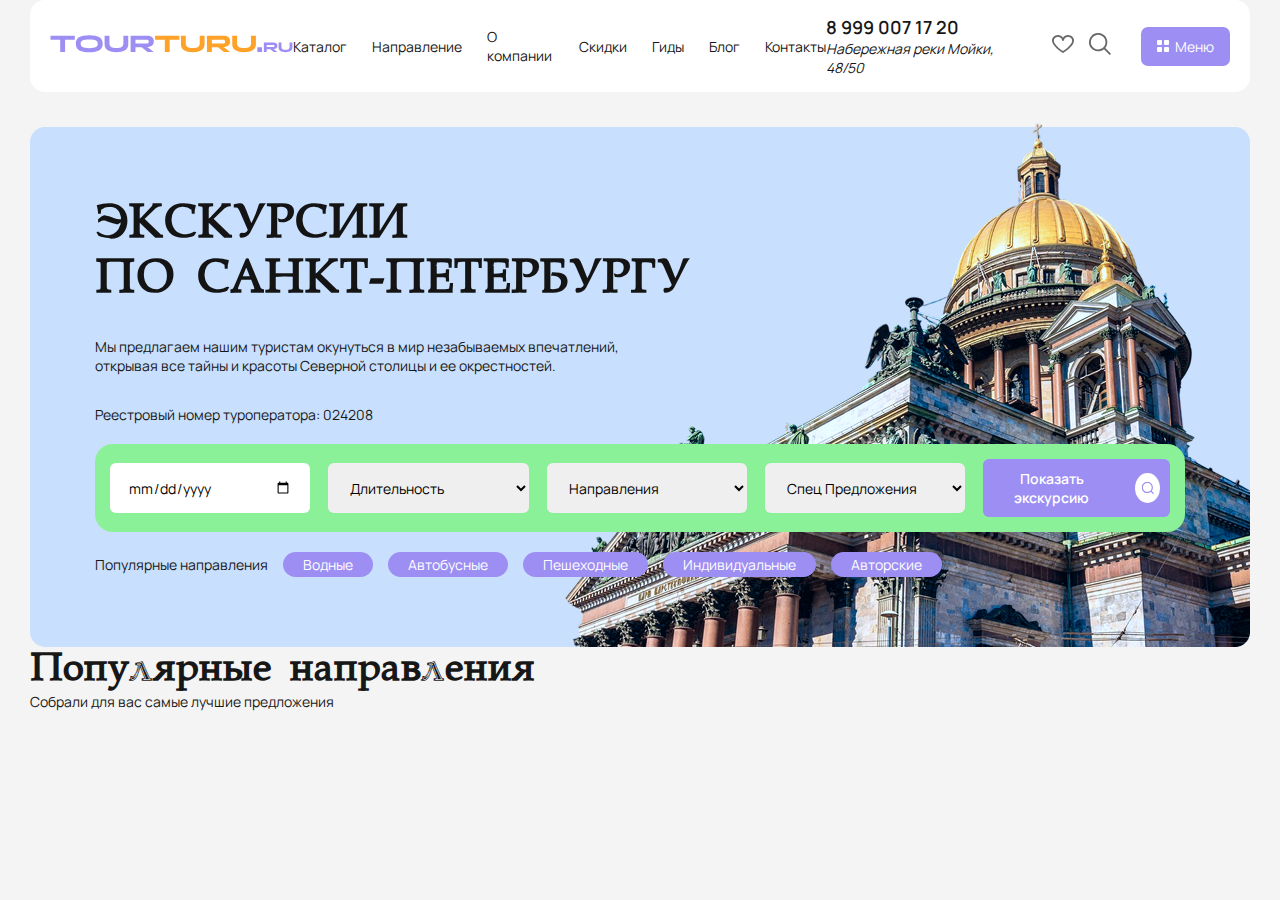
==== index.html @ fdedde66 "new files" ====
<!DOCTYPE html>
<html lang="en">
<head>
    <meta charset="UTF-8">
    <meta name="viewport" content="width=device-width, initial-scale=1.0">
    <link rel="stylesheet" href="./assets/fonts/manrope/stylesheet.css">
    <link rel="stylesheet" href="./assets/fonts/palatino/stylesheet.css">
    <link rel="stylesheet" href="./assets/fonts/palatino1/palatino.css">
    <link rel="stylesheet" href="./assets/css/style.css">
    <title>HTML - TourTuru</title>
</head>
<body>
    <div class="mainWrapper">
        <div class="container">
            <div class="topPanel">
                <a href="/" class="logo"><img src="./assets/img/logo.svg" alt=""></a>
                <nav class="navigation">
                    <ul class="menu">
                        <li>
                            <a href="#">Каталог</a>
                            <ul class="dropmenu">
                                <li><a href="#">Автобусные</a></li>
                                <li><a href="#">Водные</a></li>
                                <li><a href="#">Пешеходные</a></li>
                                <li><a href="#">Индивидуальные</a></li>
                                <li><a href="#">Ночные</a></li>
                                <li><a href="#">Семейный отдых</a></li>
                                <li><a href="#">Петропавловская крепость</a></li>
                                <li><a href="#">Атмосферные места</a></li>
                            </ul>
                        </li>
                        <li><a href="#">Направление</a></li>
                        <li><a href="#">О компании</a></li>
                        <li><a href="#">Скидки</a></li>
                        <li><a href="#">Гиды</a></li>
                        <li><a href="#">Блог</a></li>
                        <li><a href="#">Контакты</a></li>
                    </ul>
                </nav>
                <div class="contacts">
                    <a href="tel:89110002211" class="phone">8 999 007 17 20</a>
                    <address class="address">Набережная реки Мойки, 48/50</address>
                </div>
                <div class="info">
                    <a href="#" class="favorites"><img src="./assets/img/favorite.svg" alt="favorite"></a>
                    <span class="fearchBth"><img src="./assets/img/search.svg" alt="search"></span>
                </div>
                <div class="burgerMenu color-1">
                    <div class="burderIcon"><span></span><span></span><span></span><span></span></div>
                    Меню
                </div>
            </div>
            <div class="mainBanner">
                <div class="image"><img src="./assets/img/banner.png" alt=""></div>
                <div class="mainBannerContent">
                    <h1 class="mainTitle">Экскурсии <br> ПО Санкт-ПетербургУ</h1>
                    <p class="desc">
                        Мы предлагаем нашим туристам окунуться в мир незабываемых впечатлений, открывая все тайны и красоты Северной столицы и ее окрестностей.
                    </p>
                    <span class="smallText">Реестровый номер туроператора: 024208</span>
                    <form class="formSerchTour">
                        <div class="wrap">
                            <input type="date" class="input" placeholder="Дата">
                            <select class="select">
                                <option>Длительность</option>
                                <option value="Любая">Любая</option>
                                <option value="до 3-ч часов">до 3-ч часов</option>
                                <option value="3-5 часов">3-5 часов</option>
                                <option value="более 5 часов">более 5 часов</option>
                            </select>
                            <select class="select">
                                <option>Направления</option>
                                <option value="Любая">Любая</option>
                                <option value="до 3-ч часов">до 3-ч часов</option>
                                <option value="3-5 часов">3-5 часов</option>
                                <option value="более 5 часов">более 5 часов</option>
                            </select>
                            <select class="select">
                                <option>Спец Предложения</option>
                                <option value="Любая">Любая</option>
                                <option value="до 3-ч часов">до 3-ч часов</option>
                                <option value="3-5 часов">3-5 часов</option>
                                <option value="более 5 часов">более 5 часов</option>
                            </select>
                            <button class="btn searchBtnTour">
                                Показать экскурсию
                                <span class="icon"><img src="./assets/img/search-purple.svg" alt=""></span>
                            </button>
                        </div>
                        <div class="wrapCheckbox">
                            <span class="labelCkeckbox">Популярные направления</span>
                            <label class="checkboxLabel ">
                                <input type="checkbox" name=""><span class="bg-1">Водные</span>
                            </label>
                            <label class="checkboxLabel">
                                <input type="checkbox" name=""><span class="bg-1">Автобусные</span>
                            </label>
                            <label class="checkboxLabel">
                                <input type="checkbox" name=""><span class="bg-1">Пешеходные</span>
                            </label>
                            <label class="checkboxLabel">
                                <input type="checkbox" name=""><span class="bg-1">Индивидуальные</span>
                            </label>
                            <label class="checkboxLabel">
                                <input type="checkbox" name=""><span class="bg-1">Авторские</span>
                            </label>
                        </div>
                    </form>
                </div>
            </div>
            <main class="mainContent">
                <section class="section popular">
                    <h2 class="sectionTitle">Популярные направления</h2>
                    <p class="sectionDesc">Собрали для вас самые лучшие предложения</p>
                </section>
            </main>
        </div>
    </div>
</body>
</html>
---- assets/fonts/manrope/stylesheet.css ----
@font-face {
    font-family: 'Manrope';
    src: url('Manrope-ExtraBold.eot');
    src: url('Manrope-ExtraBold.eot?#iefix') format('embedded-opentype'),
        url('Manrope-ExtraBold.woff2') format('woff2'),
        url('Manrope-ExtraBold.woff') format('woff'),
        url('Manrope-ExtraBold.ttf') format('truetype'),
        url('Manrope-ExtraBold.svg#Manrope-ExtraBold') format('svg');
    font-weight: bold;
    font-style: normal;
    font-display: swap;
}

@font-face {
    font-family: 'Manrope';
    src: url('Manrope-SemiBold.eot');
    src: url('Manrope-SemiBold.eot?#iefix') format('embedded-opentype'),
        url('Manrope-SemiBold.woff2') format('woff2'),
        url('Manrope-SemiBold.woff') format('woff'),
        url('Manrope-SemiBold.ttf') format('truetype'),
        url('Manrope-SemiBold.svg#Manrope-SemiBold') format('svg');
    font-weight: 600;
    font-style: normal;
    font-display: swap;
}

@font-face {
    font-family: 'Manrope';
    src: url('Manrope-Regular.eot');
    src: url('Manrope-Regular.eot?#iefix') format('embedded-opentype'),
        url('Manrope-Regular.woff2') format('woff2'),
        url('Manrope-Regular.woff') format('woff'),
        url('Manrope-Regular.ttf') format('truetype'),
        url('Manrope-Regular.svg#Manrope-Regular') format('svg');
    font-weight: normal;
    font-style: normal;
    font-display: swap;
}

@font-face {
    font-family: 'Manrope';
    src: url('Manrope-Light.eot');
    src: url('Manrope-Light.eot?#iefix') format('embedded-opentype'),
        url('Manrope-Light.woff2') format('woff2'),
        url('Manrope-Light.woff') format('woff'),
        url('Manrope-Light.ttf') format('truetype'),
        url('Manrope-Light.svg#Manrope-Light') format('svg');
    font-weight: 300;
    font-style: normal;
    font-display: swap;
}

@font-face {
    font-family: 'Manrope';
    src: url('Manrope-Bold.eot');
    src: url('Manrope-Bold.eot?#iefix') format('embedded-opentype'),
        url('Manrope-Bold.woff2') format('woff2'),
        url('Manrope-Bold.woff') format('woff'),
        url('Manrope-Bold.ttf') format('truetype'),
        url('Manrope-Bold.svg#Manrope-Bold') format('svg');
    font-weight: bold;
    font-style: normal;
    font-display: swap;
}

@font-face {
    font-family: 'Manrope';
    src: url('Manrope-ExtraLight.eot');
    src: url('Manrope-ExtraLight.eot?#iefix') format('embedded-opentype'),
        url('Manrope-ExtraLight.woff2') format('woff2'),
        url('Manrope-ExtraLight.woff') format('woff'),
        url('Manrope-ExtraLight.ttf') format('truetype'),
        url('Manrope-ExtraLight.svg#Manrope-ExtraLight') format('svg');
    font-weight: 200;
    font-style: normal;
    font-display: swap;
}

@font-face {
    font-family: 'Manrope';
    src: url('Manrope-Medium.eot');
    src: url('Manrope-Medium.eot?#iefix') format('embedded-opentype'),
        url('Manrope-Medium.woff2') format('woff2'),
        url('Manrope-Medium.woff') format('woff'),
        url('Manrope-Medium.ttf') format('truetype'),
        url('Manrope-Medium.svg#Manrope-Medium') format('svg');
    font-weight: 500;
    font-style: normal;
    font-display: swap;
}
---- assets/fonts/palatino1/palatino.css ----
@font-face {
	font-family: 'Palatino';
	src: url('./fonts/palatino.eot'); /* IE 9 Compatibility Mode */
	src: url('./fonts/palatino.eot?#iefix') format('embedded-opentype'), /* IE < 9 */
		url('./fonts/palatino.woff2') format('woff2'), /* Super Modern Browsers */
		url('./fonts/palatino.woff') format('woff'), /* Firefox >= 3.6, any other modern browser */
		url('./fonts/palatino.ttf') format('truetype'), /* Safari, Android, iOS */
		url('./fonts/palatino.svg#palatino') format('svg'); /* Chrome < 4, Legacy iOS */
}
---- assets/css/style.css ----
:root {
    --font-title: 'Palatino';
    --font-main: 'Manrope';

    --fs-h1: 55px;
    --fs-h2: 45px;
    --fs-h3: 40px;
    --fs-1: 14px;
    --fs-2: 16px;
    --fs-3: 18px;
    --fs-4: 30px;

    --color-bg: #F4F4F4;
    --color-text: #171717;
    --color-light: #C8DFFE;
    --color-grey: #EBEBEB;
    --color-1: #9D8EF3;
    --color-2: #63D69D;
    --color-3: #1D3748;
    --color-4: #99FFA7;
    --color-5: #FFA662;
    --color-6: #8BF199;

    --hover-1: ##7968D8;

    --br-1: 5px;
    --br-2: 7px;
    --br-3: 15px;
    --br-4: 18px;
}

* {
    margin: 0;
    padding: 0;
    box-sizing: border-box;
}

body {
    font-family: var(--font-main);
    font-size: var(--fs-1);
    background: var(--color-bg);
    color: var(--color-text);
}

h1,h2,h3,h4,h5,h6 {
    font-family: var(--font-title);
}

h1 {    
    font-size: var(--fs-h1);
}
h2 {
    font-size: var(--fs-h2);
}
h3 {
    font-size: var(--fs-h3);
}

ul, ol {
    list-style: none;
}

a {
    color: var(--color-text);
    text-decoration: none;
}
button, input,select {
    font-family: var(--font-main);
    font-size: var(--fs-1);
}

.container {
    max-width: 1500px;
    padding: 0 30px;
    margin: 0 auto;
}

.bg-1 {
    background: var(--color-1);
    color: #ffffff;
}

.bg-2 {
    background: var(--color-2);
}

.bg-3 {
    background: var(--color-3);
}

.bg-4 {
    background: var(--color-4);
}

.bg-5 {
    background: var(--color-5);
}

.btn {
    background: var(--color-1);
    color: #ffffff;
    border: 0;
    cursor: pointer;
}

.active {
    background: var(--color-5);
}

/* Top panel */
.topPanel {
    background: #fff;
    border-radius: var(--br-3);
    padding: 15px 20px;
}
.topPanel,
.menu {
    display: flex;
    align-items: center;
    justify-content: space-between;
}
.navigation {
    margin: 0 auto;
}
.menu  {
    gap: 25px;
}
.dropmenu {
    display: none;
}
.burgerMenu {
    color: #fff;
    background: var(--color-1);
    display: flex;
    align-items: center;
    gap: 6px;
    cursor: pointer;
    padding: 10px 16px;
    border-radius: var(--br-2);
}
.burderIcon {
    display: grid;
    grid-template-columns: repeat(2, 5px);
    grid-gap: 2px;

}
.burderIcon span {
    display: block;
    width: 5px;
    height: 5px;
    border-radius: 1px;
    background: #fff;
}

.topPanel  .phone {
    font-size: var(--fs-3);
    font-weight: 600;
}
.topPanel .info {
    display: flex;
    align-items: center;
    gap: 15px;
    margin: 0 30px 0 21px;
}
.mainBanner {
    background: var(--color-light);
    border-radius: var(--br-3);
    margin-top: 35px;
    padding: 70px 65px;
    position: relative;
}
.mainBanner .image {
    position: absolute;
    bottom: -4px;
    right: 0;
    z-index: 0;
}
.mainBannerContent {
    position: relative;
    z-index: 1;
}
.mainBanner .mainTitle {
    color: #141414;
    text-transform: uppercase;
}
.mainBannerContent .desc {
    max-width: 535px;
    margin: 30px 0;
}
.formSerchTour {
    display: flex;
    flex-direction: column;
    margin: 20px 0 0;
    gap: 20px;
}
.formSerchTour .wrap {
    background: var(--color-6);
    border-radius: var(--br-4);
    padding: 15px;
    display: flex;
    align-items: center;
    justify-content: space-between;
    gap: 18px;
}
.checkboxLabel {
    cursor: pointer;
}

.checkboxLabel input {
    display: none;
}
.checkboxLabel span {
    padding: 3px 20px;
    display: inline-flex;
    border-radius: 500px;

}
.checkboxLabel input:checked ~ span {
    background: var(--color-5);
}
.formSerchTour .wrap .input,
.formSerchTour .wrap .select {
    width: 100%;
    height: 50px;
    border: 0;
    border-radius: 6px;
    padding: 14px 18px;
}
.searchBtnTour {
    display: flex;
    align-items: center;
    gap: 25px;
    width: 100%;
    padding: 10px;
    justify-content: center;
    border-radius: 6px;
    font-weight: 600;
}
.searchBtnTour .icon {
    font-weight: 600;
    background: #fff;
    border-radius: 50%;
    width: 30px;
    height: 30px;
    display: flex;
    align-items: center;
    justify-content: center;
}
.wrapCheckbox {
    display: flex;
    align-items: center;
    gap: 15px;
}
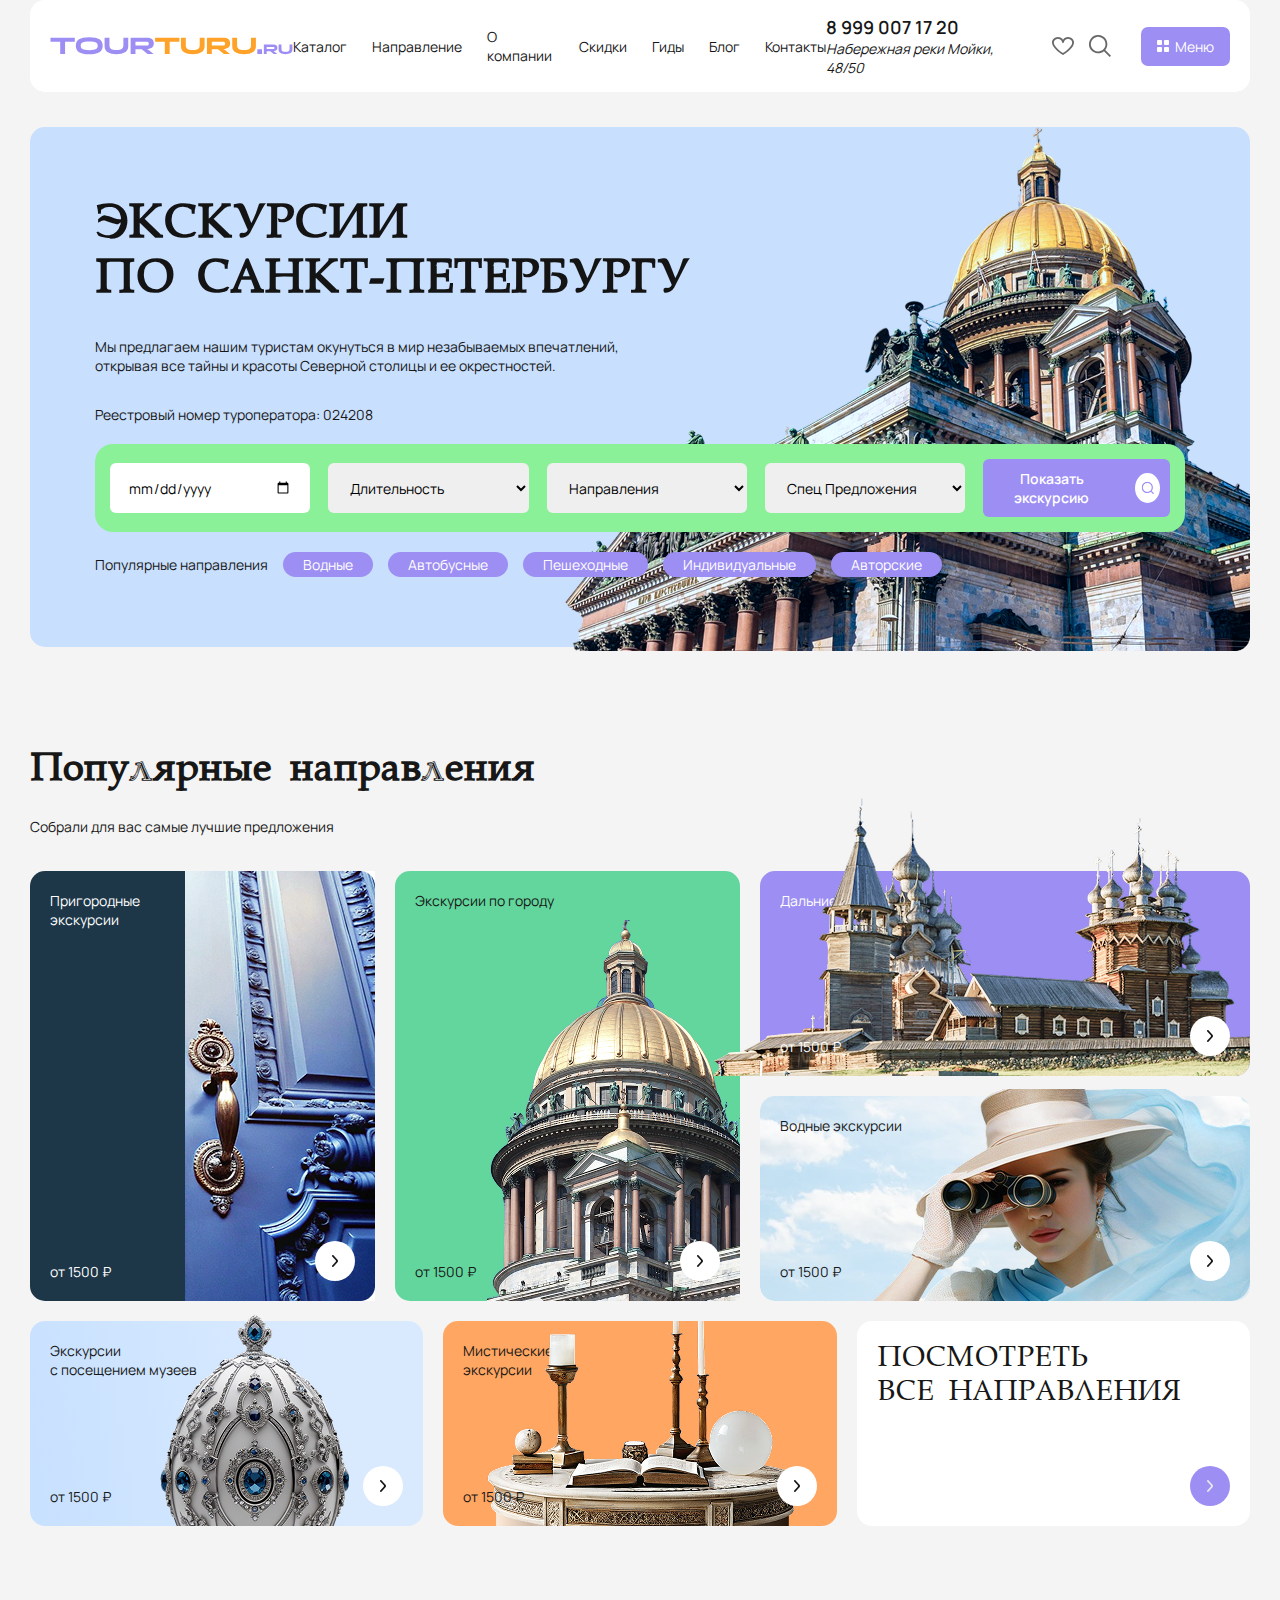
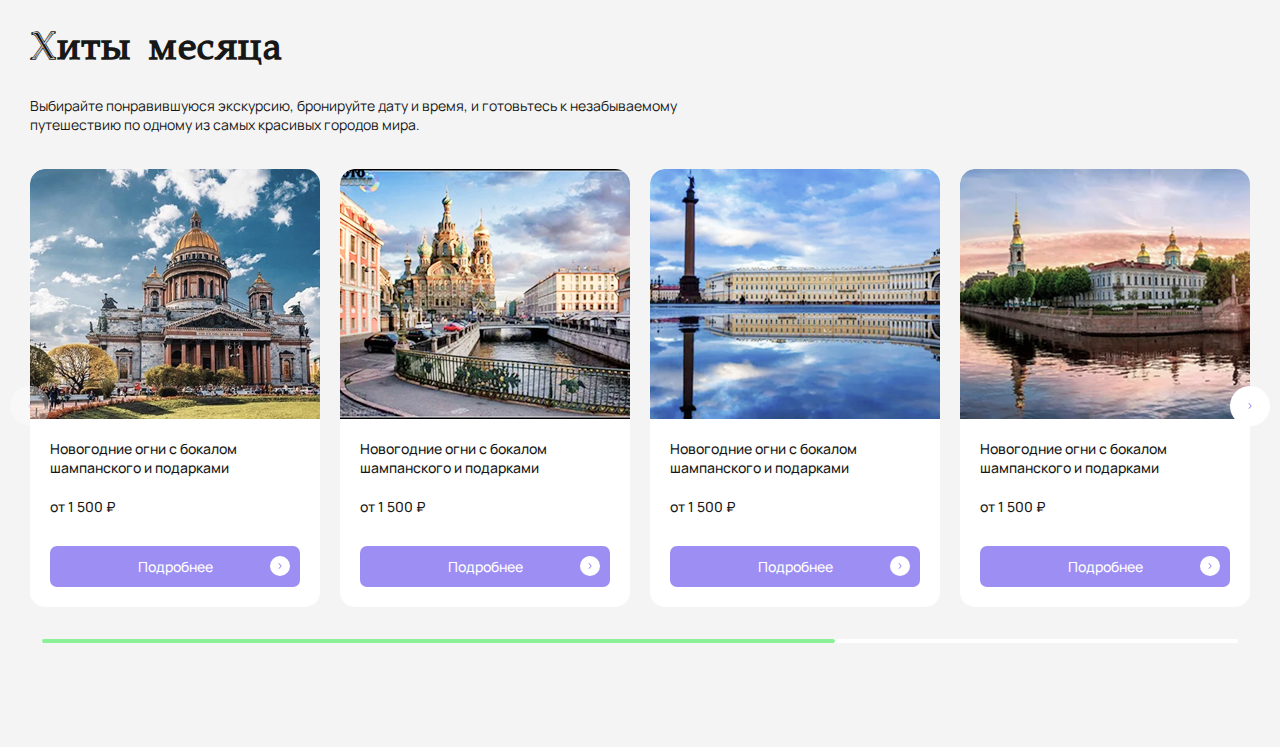
==== commit 3004eab0: "new style" ====
--- a/index.html
+++ b/index.html
@@ -6,6 +6,10 @@
     <link rel="stylesheet" href="./assets/fonts/manrope/stylesheet.css">
     <link rel="stylesheet" href="./assets/fonts/palatino/stylesheet.css">
     <link rel="stylesheet" href="./assets/fonts/palatino1/palatino.css">
+
+    <link rel="stylesheet" href="https://cdn.jsdelivr.net/npm/swiper@11/swiper-bundle.min.css"/>
+    <script src="https://cdn.jsdelivr.net/npm/swiper@11/swiper-bundle.min.js"></script>
+
     <link rel="stylesheet" href="./assets/css/style.css">
     <title>HTML - TourTuru</title>
 </head>
@@ -58,7 +62,7 @@
                         Мы предлагаем нашим туристам окунуться в мир незабываемых впечатлений, открывая все тайны и красоты Северной столицы и ее окрестностей.
                     </p>
                     <span class="smallText">Реестровый номер туроператора: 024208</span>
-                    <form class="formSerchTour">
+                    <form class="formSearchTour">
                         <div class="wrap">
                             <input type="date" class="input" placeholder="Дата">
                             <select class="select">
@@ -112,9 +116,132 @@
                 <section class="section popular">
                     <h2 class="sectionTitle">Популярные направления</h2>
                     <p class="sectionDesc">Собрали для вас самые лучшие предложения</p>
+                    <div class="popularBlock">
+                        <div class="popularBlock_wrap big">
+                            <div class="popularBlockCol">
+                                <a href="#" class="popularBlockItem bg-3">
+                                    <span class="popularBlockItem_title">Пригородные <br> экскурсии</span>
+                                    <span class="popularBlockItem_image"><img src="./assets/img/pop-image-1.jpg" alt=""></span>
+                                    <span class="popularBlockItem_price">от 1500 ₽</span>
+                                    <div class="popularBlockItem_icon"><img src="./assets/img/arrow.svg" alt=""></div>
+                                </a>
+                            </div>
+                            <div class="popularBlockCol">
+                                <a href="#" class="popularBlockItem bg-2">
+                                    <span class="popularBlockItem_title">Экскурсии по городу</span>
+                                    <span class="popularBlockItem_image"><img src="./assets/img/pop-image-2.png" alt=""></span>
+                                    <span class="popularBlockItem_price">от 1500 ₽</span>
+                                    <div class="popularBlockItem_icon"><img src="./assets/img/arrow.svg" alt=""></div>
+                                </a>
+                            </div>
+                            <div class="popularBlockCol">
+                                <a href="#" class="popularBlockItem bg-1">
+                                    <span class="popularBlockItem_title">Дальние экскурсии</span>
+                                    <span class="popularBlockItem_image"><img src="./assets/img/pop-image-3.png" alt=""></span>
+                                    <span class="popularBlockItem_price">от 1500 ₽</span>
+                                    <div class="popularBlockItem_icon"><img src="./assets/img/arrow.svg" alt=""></div>
+                                </a>
+                                <a href="#" class="popularBlockItem bg-cloud">
+                                    <span class="popularBlockItem_title">Водные экскурсии</span>
+                                    <span class="popularBlockItem_image"><img src="./assets/img/pop-image-4.png" alt=""></span>
+                                    <span class="popularBlockItem_price">от 1500 ₽</span>
+                                    <div class="popularBlockItem_icon"><img src="./assets/img/arrow.svg" alt=""></div>
+                                </a>
+                            </div>
+                        </div>
+                        <div class="popularBlock_wrap small">
+                            <a href="#" class="popularBlockItem bg-6 ">
+                                <span class="popularBlockItem_title">Экскурсии <br> с посещением музеев</span>
+                                <span class="popularBlockItem_image"><img src="./assets/img/pop-image-6.png" alt=""></span>
+                                <span class="popularBlockItem_price">от 1500 ₽</span>
+                                <div class="popularBlockItem_icon"><img src="./assets/img/arrow.svg" alt=""></div>
+                            </a>
+                            <a href="#" class="popularBlockItem bg-5 ">
+                                <span class="popularBlockItem_title">Мистические <br> экскурсии</span>
+                                <span class="popularBlockItem_image"><img src="./assets/img/pop-image-7.png" alt=""></span>
+                                <span class="popularBlockItem_price">от 1500 ₽</span>
+                                <div class="popularBlockItem_icon"><img src="./assets/img/arrow.svg" alt=""></div>
+                            </a>
+                            <a href="#" class="popularBlockItem bg-white">
+                                <div class="popularBlockItemMore_title">Посмотреть <br> все направления</div>
+                                <div class="popularBlockItem_icon"><img src="./assets/img/arrow.svg" alt=""></div>
+                            </a>
+                        </div>
+                    </div>
+                </section>
+                
+                <section class="section hit">
+                    <h2 class="sectionTitle">Хиты месяца</h2>
+                    <p class="sectionDesc">Выбирайте понравившуюся экскурсию, бронируйте дату и время, и готовьтесь к незабываемому путешествию по одному из самых красивых городов мира.</p>
+                    <div class="catalog">
+                        <div class="swiper">
+                            <div class="swiper-wrapper">
+                                <div class="swiper-slide catalogCard">
+                                    <div class="image"><img src="./assets/img/hit-image-1.png" alt=""></div>
+                                    <div class="title">Новогодние огни с бокалом шампанского и подарками</div>
+                                    <div class="price">от 1 500 ₽</div>
+                                    <a href="#" class="btn more">
+                                        Подробнее
+                                        <div class="icon"><img src="./assets/img/arrow-small-more.svg" alt=""></div>
+                                    </a>
+                                </div>
+                                <div class="swiper-slide catalogCard">
+                                    <div class="image"><img src="./assets/img/hit-image-2.png" alt=""></div>
+                                    <div class="title">Новогодние огни с бокалом шампанского и подарками</div>
+                                    <div class="price">от 1 500 ₽</div>
+                                    <a href="#" class="btn more">
+                                        Подробнее
+                                        <div class="icon"><img src="./assets/img/arrow-small-more.svg" alt=""></div>
+                                    </a>
+                                </div>
+                                <div class="swiper-slide catalogCard">
+                                    <div class="image"><img src="./assets/img/hit-image-3.png" alt=""></div>
+                                    <div class="title">Новогодние огни с бокалом шампанского и подарками</div>
+                                    <div class="price">от 1 500 ₽</div>
+                                    <a href="#" class="btn more">
+                                        Подробнее
+                                        <div class="icon"><img src="./assets/img/arrow-small-more.svg" alt=""></div>
+                                    </a>
+                                </div>
+                                <div class="swiper-slide catalogCard">
+                                    <div class="image"><img src="./assets/img/hit-image-4.png" alt=""></div>
+                                    <div class="title">Новогодние огни с бокалом шампанского и подарками</div>
+                                    <div class="price">от 1 500 ₽</div>
+                                    <a href="#" class="btn more">
+                                        Подробнее
+                                        <div class="icon"><img src="./assets/img/arrow-small-more.svg" alt=""></div>
+                                    </a>
+                                </div>
+                                <div class="swiper-slide catalogCard">
+                                    <div class="image"><img src="./assets/img/hit-image-1.png" alt=""></div>
+                                    <div class="title">Новогодние огни с бокалом шампанского и подарками</div>
+                                    <div class="price">от 1 500 ₽</div>
+                                    <a href="#" class="btn more">
+                                        Подробнее
+                                        <div class="icon"><img src="./assets/img/arrow-small-more.svg" alt=""></div>
+                                    </a>
+                                </div>
+                                <div class="swiper-slide catalogCard">
+                                    <div class="image"><img src="./assets/img/hit-image-1.png" alt=""></div>
+                                    <div class="title">Новогодние огни с бокалом шампанского и подарками</div>
+                                    <div class="price">от 1 500 ₽</div>
+                                    <a href="#" class="btn more">
+                                        Подробнее
+                                        <div class="icon"><img src="./assets/img/arrow-small-more.svg" alt=""></div>
+                                    </a>
+                                </div>
+                            </div>
+                        </div>
+                        
+                        <div class="swiper-button-prev"><img src="./assets/img/arrow-small-more.svg" alt=""></div>
+                        <div class="swiper-button-next"><img src="./assets/img/arrow-small-more.svg" alt=""></div>
+                        <div class="swiper-scrollbar"></div>
+                    </div>
+
                 </section>
             </main>
         </div>
     </div>
 </body>
+<script src="./assets/js/script.js"></script>
 </html>--- a/assets/css/style.css
+++ b/assets/css/style.css
@@ -56,6 +56,10 @@
     font-size: var(--fs-h3);
 }
 
+img {
+    display: block;
+}
+
 ul, ol {
     list-style: none;
 }
@@ -75,6 +79,14 @@
     margin: 0 auto;
 }
 
+.bg-cloud {
+    background: url(../img/pop-image-5.png) no-repeat ;
+}
+
+.bg-white {
+    background: #fff;
+}
+
 .bg-1 {
     background: var(--color-1);
     color: #ffffff;
@@ -86,6 +98,7 @@
 
 .bg-3 {
     background: var(--color-3);
+    color: #ffffff;
 }
 
 .bg-4 {
@@ -95,6 +108,10 @@
 .bg-5 {
     background: var(--color-5);
 }
+.bg-6 {
+    background: linear-gradient(260.58deg, #D9EAFF 28.73%, #C8E1FF 97.05%);
+}
+
 
 .btn {
     background: var(--color-1);
@@ -187,13 +204,13 @@
     max-width: 535px;
     margin: 30px 0;
 }
-.formSerchTour {
+.formSearchTour {
     display: flex;
     flex-direction: column;
     margin: 20px 0 0;
     gap: 20px;
 }
-.formSerchTour .wrap {
+.formSearchTour .wrap {
     background: var(--color-6);
     border-radius: var(--br-4);
     padding: 15px;
@@ -218,8 +235,8 @@
 .checkboxLabel input:checked ~ span {
     background: var(--color-5);
 }
-.formSerchTour .wrap .input,
-.formSerchTour .wrap .select {
+.formSearchTour .wrap .input,
+.formSearchTour .wrap .select {
     width: 100%;
     height: 50px;
     border: 0;
@@ -250,4 +267,168 @@
     display: flex;
     align-items: center;
     gap: 15px;
+}
+.section {
+    padding-top: 100px;
+}
+.sectionTitle {
+    margin-bottom: 25px;
+}
+.sectionDesc {
+    margin-bottom: 35px;
+    max-width: 680px;
+}
+.popularBlock_wrap {
+    display: flex;
+    gap: 20px;
+}
+.popularBlock_wrap.big .popularBlockCol {
+    width: 100%;
+    height: 100%;
+}
+.popularBlock_wrap.small {
+    margin-top: 20px;
+}
+.popularBlock_wrap.big .popularBlockCol:not(:last-child) {
+    max-width: 345px;
+    min-height: 430px;
+}
+.popularBlock_wrap.big .popularBlockCol:not(:last-child) .popularBlockItem {
+    min-height: 430px;
+}
+.popularBlock_wrap.big .popularBlockCol:last-child {
+    display: flex;
+    flex-direction: column;
+    gap: 20px;
+}
+.popularBlock_wrap.big .popularBlockCol:last-child .popularBlockItem {
+    min-height: 205px;
+}
+.popularBlock_wrap.small .popularBlockItem {
+    width: 100%;
+    min-height: 205px;
+}
+.popularBlockItem {
+    display: block;
+    width: 100%;
+    height: 100%;
+    border-radius: var(--br-3);
+    position: relative;
+}
+.popularBlockItem_image {
+    position: absolute;
+}
+.popularBlockItem_icon {
+    width: 40px;
+    height: 40px;
+    border-radius: 50%;
+    display: flex;
+    align-items: center;
+    justify-content: center;
+    background: #fff;
+    position: absolute;
+    right: 20px;
+    bottom: 20px;
+}
+.popularBlockItem_image {
+    position: absolute;
+    right: 0;
+    bottom: 0;
+}
+.popularBlockItem_price {
+    position: absolute;
+    bottom: 20px;
+    left: 20px;
+}
+.popularBlockItem_title { 
+    position: absolute;
+    top: 20px;
+    left: 20px;
+}
+.popularBlockItemMore_title  {
+    font-family: var(--font-title);
+    font-size: 34px;
+    text-transform: uppercase;
+    position: absolute;
+    top: 20px;
+    left: 20px;
+}
+.popularBlockItem.bg-white .popularBlockItem_icon {
+    background: var(--color-1);
+}
+.popularBlockItem.bg-white .popularBlockItem_icon img {
+    filter: invert(1);
+}
+.swiper-horizontal>.swiper-scrollbar, .swiper-scrollbar.swiper-scrollbar-horizontal {
+    background: #fff;
+}
+.swiper-scrollbar-drag {
+    background: var(--color-6)
+}
+.catalog {
+    position: relative;
+}
+.catalogCard {
+    padding: 20px;
+    padding-top: 250px;
+    position: relative;
+    background: #fff;
+    border-radius: var(--br-3);
+    overflow: hidden;
+    font-weight: 500;
+}
+.catalogCard .title {
+    margin: 20px 0;
+}
+.catalogCard .image {
+    position: absolute;
+    top: 0;
+    left: 0;
+}
+.catalogCard  .more {
+    position: relative;
+    display: flex;
+    align-items: center;
+    justify-content: center;
+    font-weight: 500;
+    border-radius: var(--br-2);
+    padding: 11px 0;
+    margin-top: 30px;
+}
+.catalogCard  .more  .icon {
+    background: #fff;
+    width: 20px;
+    height: 20px;
+    border-radius: 50%;
+    position: absolute;
+    top: 10px;
+    display: flex;
+    align-items: center;
+    justify-content: center;
+    right: 10px;
+}
+.catalog .swiper {
+    padding-bottom: 40px;
+}
+.swiper-button-prev:after, .swiper-rtl .swiper-button-next:after,
+.swiper-button-next:after, .swiper-rtl .swiper-button-prev:after {
+    display: none;
+}
+.swiper-button-prev,
+.swiper-button-next {
+    width: 40px;
+    height: 40px;
+    border-radius: 50%;
+    background: #fff;
+}
+
+.swiper-button-prev {
+    transform: rotate(180deg);
+    left: -20px
+}
+.swiper-button-next  {
+    right: -20px;
+}
+section.hit {
+    padding-bottom: 100px;
 }